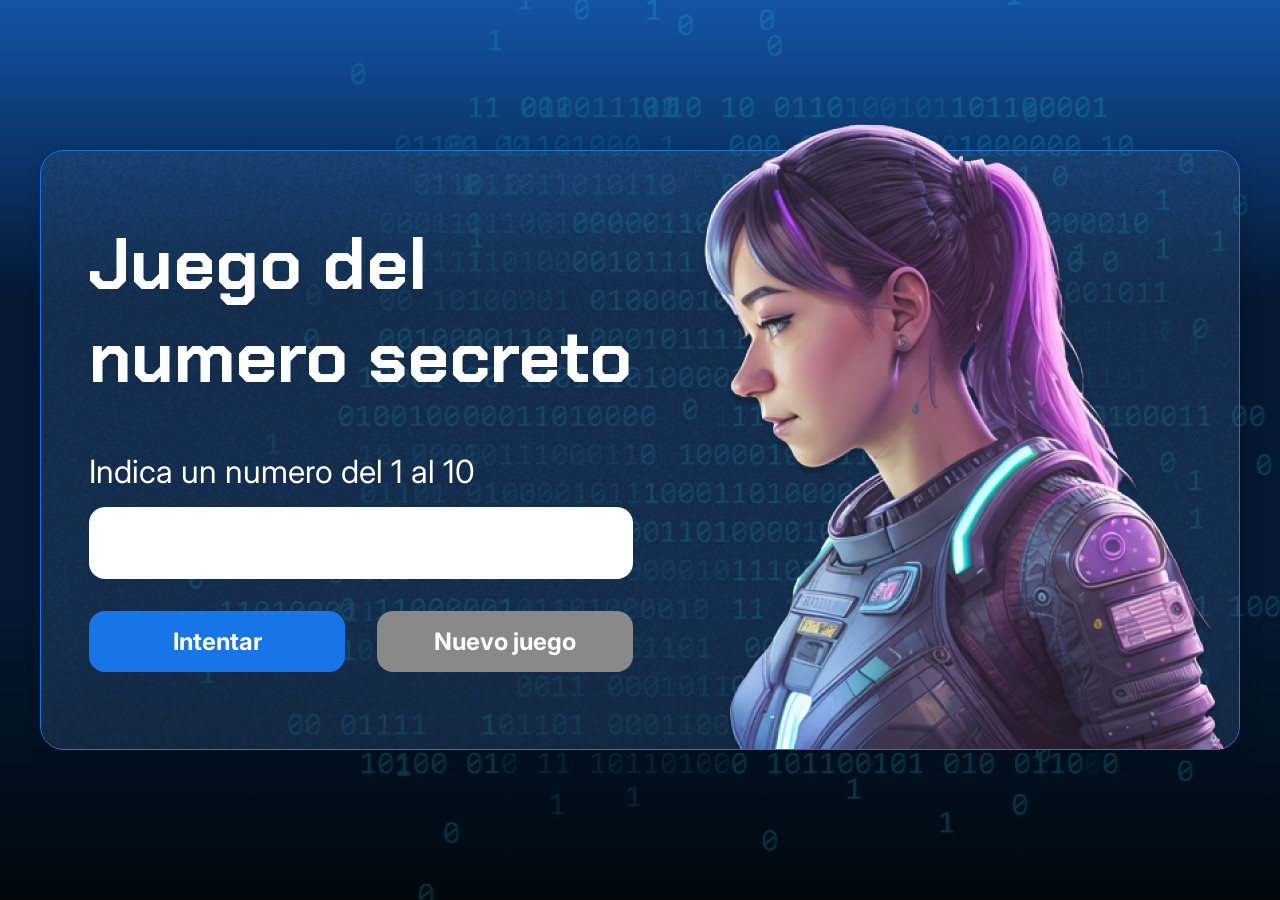
==== index.html @ 93bf1e16 "Version final del Juego Secreto - Alura Latam" ====
<!DOCTYPE html>
<html lang="pt-br">
  <head>
    <meta charset="UTF-8" />
    <meta name="viewport" content="width=device-width, initial-scale=1.0" />
    <link rel="preconnect" href="https://fonts.googleapis.com" />
    <link rel="preconnect" href="https://fonts.gstatic.com" crossorigin />
    <link
      href="https://fonts.googleapis.com/css2?family=Chakra+Petch:wght@700&family=Inter:wght@400;700&display=swap"
      rel="stylesheet"
    />
    <link rel="stylesheet" href="style.css" />
    <title>JS Game</title>
  </head>

  <body>
    <div class="container">
      <div class="container__contenido">
        <div class="container__informaciones">
          <div class="container__texto">
            <h1></h1>
            <p class="texto__parrafo"></p>
          </div>
          <input
            type="number"
            id="valorUsuario"
            min="1"
            max="10"
            class="container__input"
          />
          <div class="chute container__botones">
            <button onclick="verificarIntento();" class="container__boton">
              Intentar
            </button>
            <button
              onclick="reiniciarJuego();"
              class="container__boton"
              id="reiniciar"
              disabled
            >
              Nuevo juego
            </button>
          </div>
        </div>
        <img
          src="./img/ia.png"
          alt="Una persona mirando a la izquierda"
          class="container__imagen-persona"
        />
      </div>
    </div>

    <script src="app.js" defer></script>
  </body>
</html>
---- style.css ----
* {
    box-sizing: border-box;
    margin: 0;
    padding: 0;
    color: white;
}

body {
    background: linear-gradient(#1354A5 0%, #041832 33.33%, #041832 66.67%, #01080E 100%);
    height: 100vh;
    display: flex;
    align-items: center;
    justify-content: center;
}


body::before {
    background-image: url("img/code.png");
    background-repeat: no-repeat;
    background-position: right;
    content: "";
    display: block;
    position: absolute;
    width: 100%;
    height: 100%;
    opacity: 0.4;
}

.container {
    width: 1200px;
    height: 600px;
    display: flex;
    align-items: center;
    justify-content: space-between;
    border-radius: 24px;
    border: 1px solid #1875E8;
    box-shadow: 4px 4px 20px 0px rgba(1, 8, 14, 0.15);
    background-image: url("img/Ruido.png");
    background-size: 100% 100%;
    position: relative;
}


.container__contenido {
    display: flex;
    align-items: center;
    position: absolute;
    bottom: 0;
}

.container__informaciones {
    flex: 1;
    padding: 3rem;
}

.container__boton {
    border-radius: 16px;
    background: #1875E8;
    padding: 16px 24px;
    width: 100%;
    font-size: 24px;
    font-weight: 700;
    border: none;
    margin-top: 2rem;
}

.container__boton:disabled {
    background: #898989;
}

.container__texto {
    margin: 16px 0 16px 0;
}

.container__texto-azul {
    color: #1875E8;
}

.container__input {
    width: 100%;
    height: 72px;
    border-radius: 16px;
    background-color: #FFF;
    border: none;
    color: #1875E8;
    padding: 2rem;
    font-size: 24px;
    font-weight: 700;
    font-family: 'Inter', sans-serif;
}

.container__botones {
    display: flex;
    gap: 2em;
}

h1 {
    font-family: 'Chakra Petch', sans-serif;
    font-size: 72px;
    padding-bottom: 3rem;
}

p,
button {
    font-family: 'Inter', sans-serif;
}

.texto__parrafo {
    font-size: 32px;
    font-weight: 400;
}
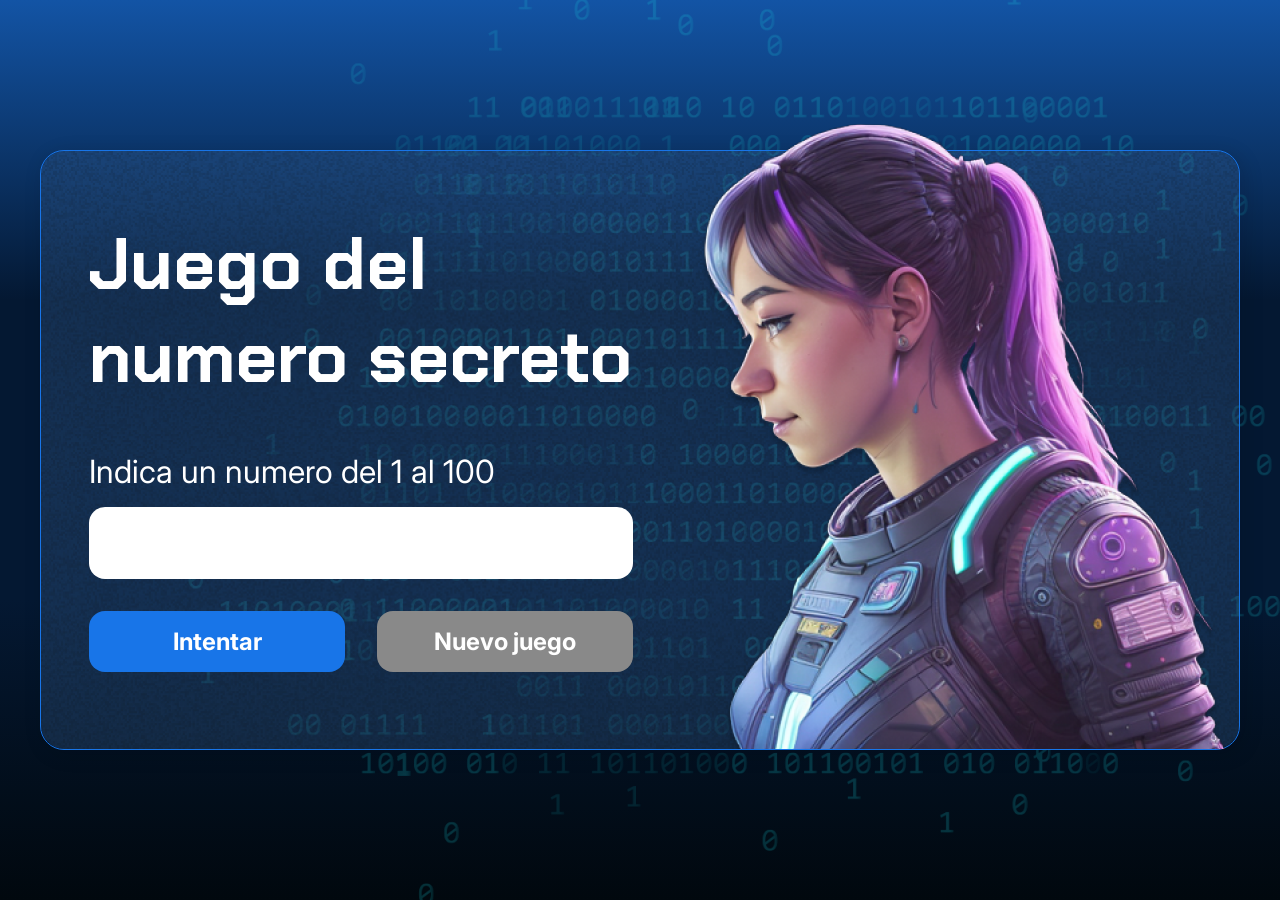
==== commit e8b1948d: "Ajuste del numero maximo" ====
--- a/index.html
+++ b/index.html
@@ -25,7 +25,7 @@
             type="number"
             id="valorUsuario"
             min="1"
-            max="10"
+            max="100"
             class="container__input"
           />
           <div class="chute container__botones">
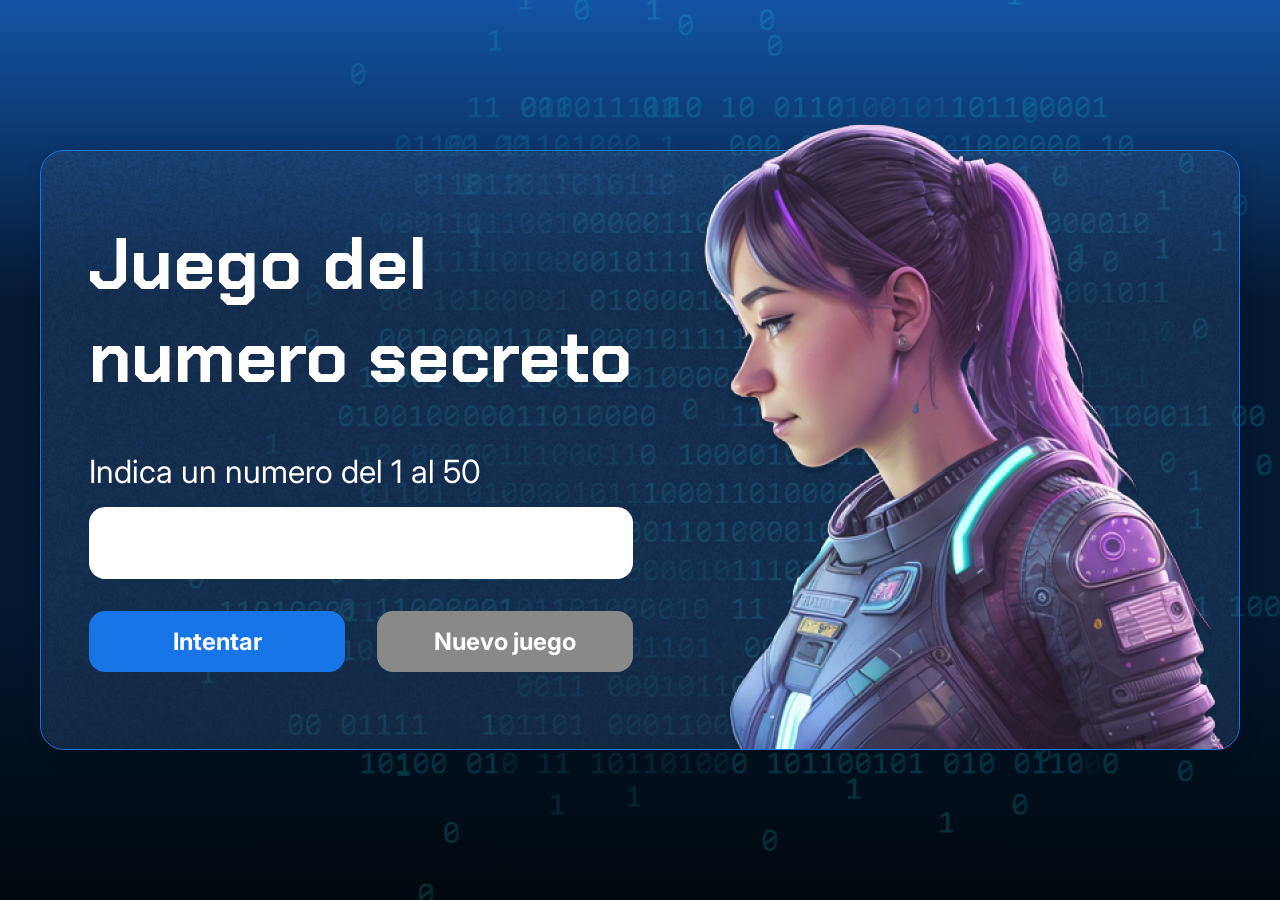
==== commit 44ad3c8a: "Ajuste para probar" ====
--- a/index.html
+++ b/index.html
@@ -25,7 +25,7 @@
             type="number"
             id="valorUsuario"
             min="1"
-            max="100"
+            max="50"
             class="container__input"
           />
           <div class="chute container__botones">
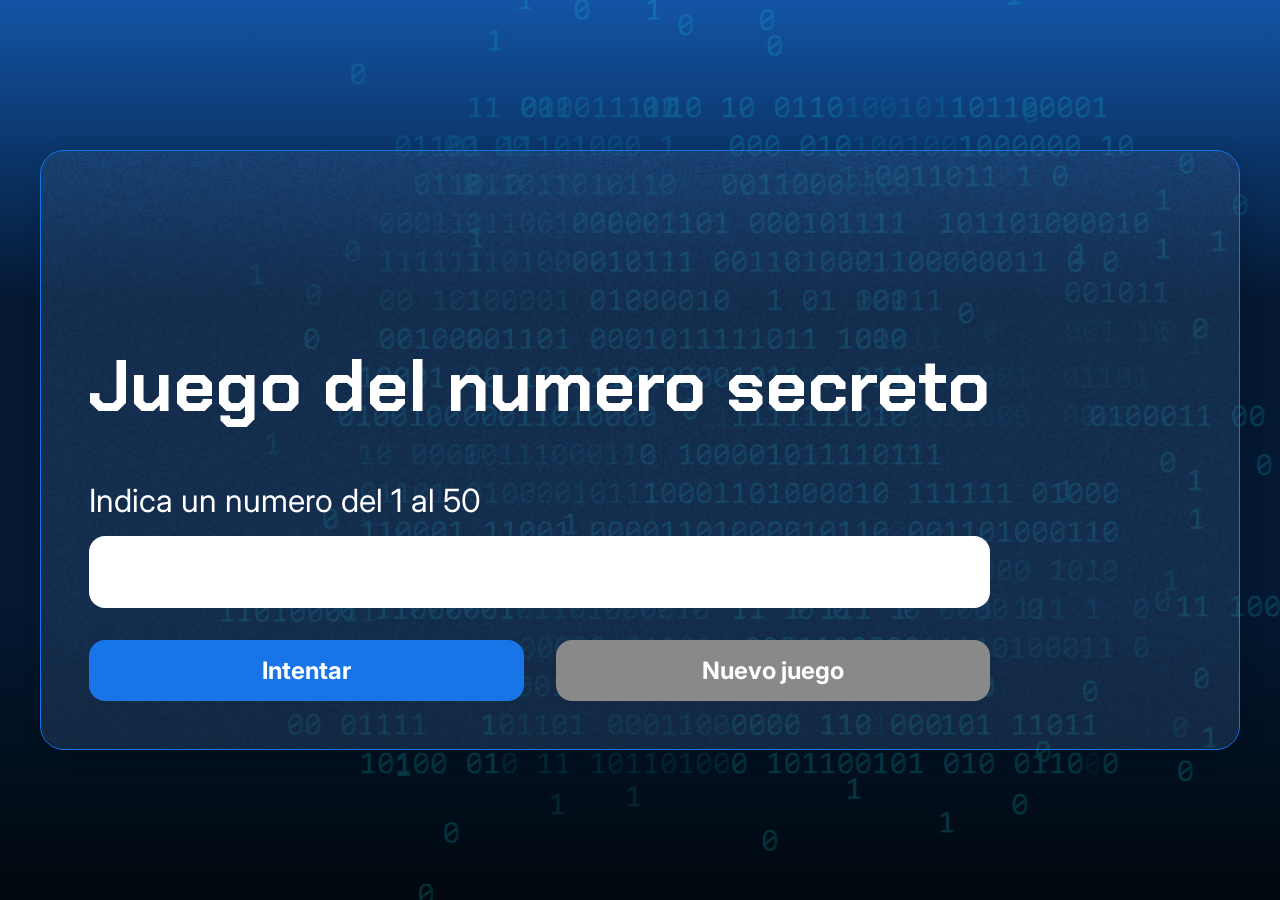
==== commit 2a14c5b8: "Eliminar imagen" ====
--- a/index.html
+++ b/index.html
@@ -42,11 +42,6 @@
             </button>
           </div>
         </div>
-        <img
-          src="./img/ia.png"
-          alt="Una persona mirando a la izquierda"
-          class="container__imagen-persona"
-        />
       </div>
     </div>
 
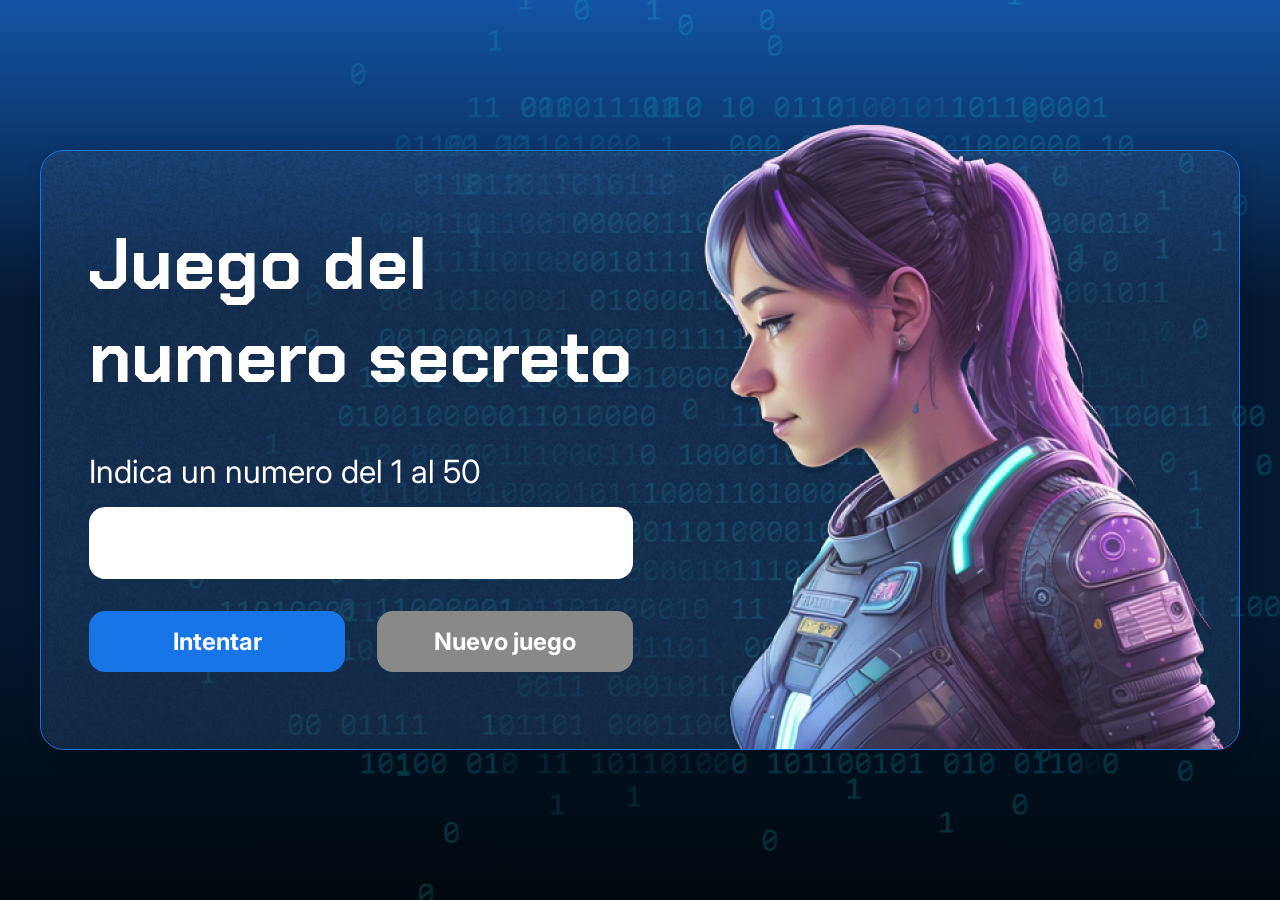
==== commit e872139f: "Revert "Eliminar imagen" This reverts commit 2a14c5b83e3aa9adcea7a3159b109a82158125b3." ====
--- a/index.html
+++ b/index.html
@@ -42,6 +42,11 @@
             </button>
           </div>
         </div>
+        <img
+          src="./img/ia.png"
+          alt="Una persona mirando a la izquierda"
+          class="container__imagen-persona"
+        />
       </div>
     </div>
 
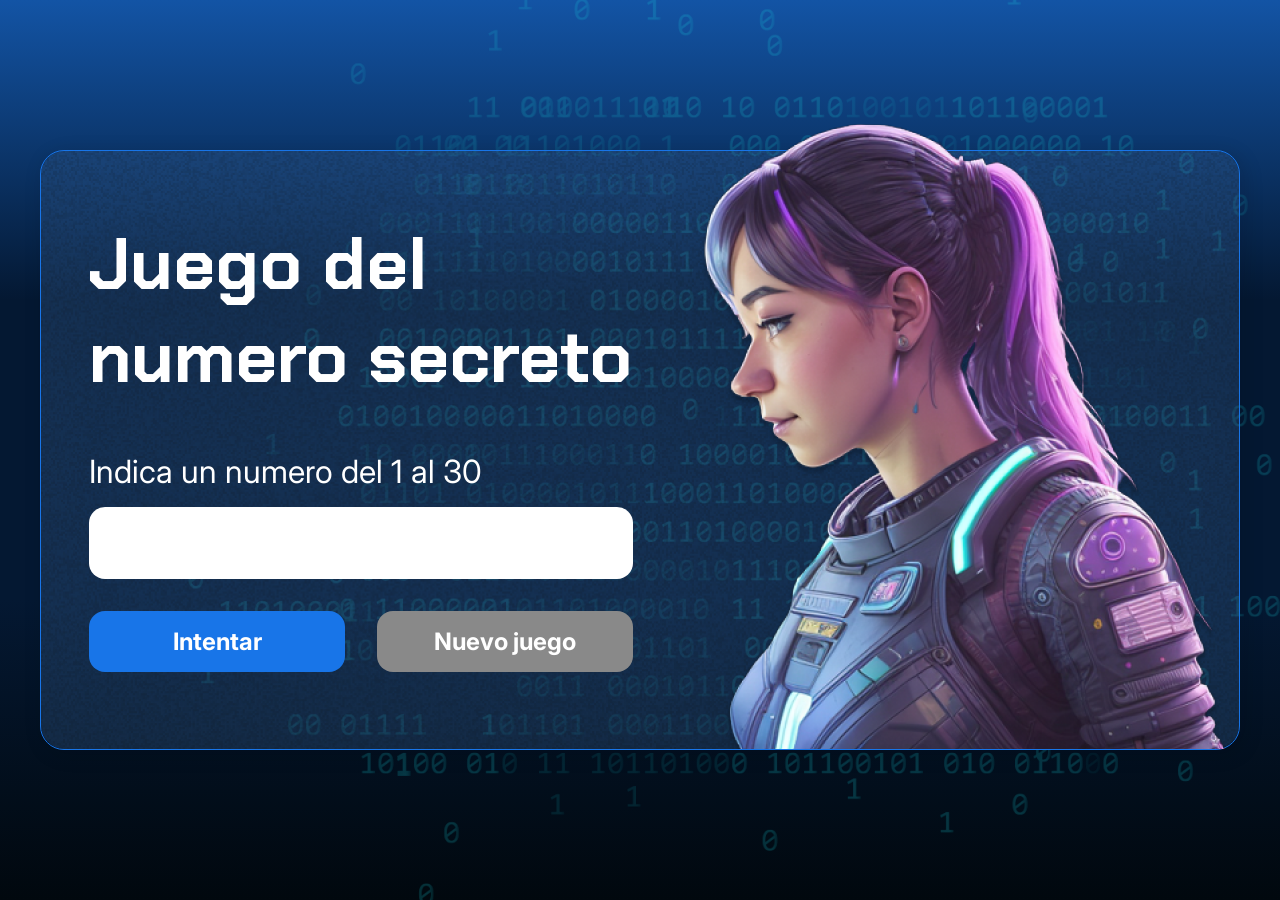
==== commit a4fa530f: "Ajuste del numero maximo" ====
--- a/index.html
+++ b/index.html
@@ -25,7 +25,7 @@
             type="number"
             id="valorUsuario"
             min="1"
-            max="50"
+            max="30"
             class="container__input"
           />
           <div class="chute container__botones">
